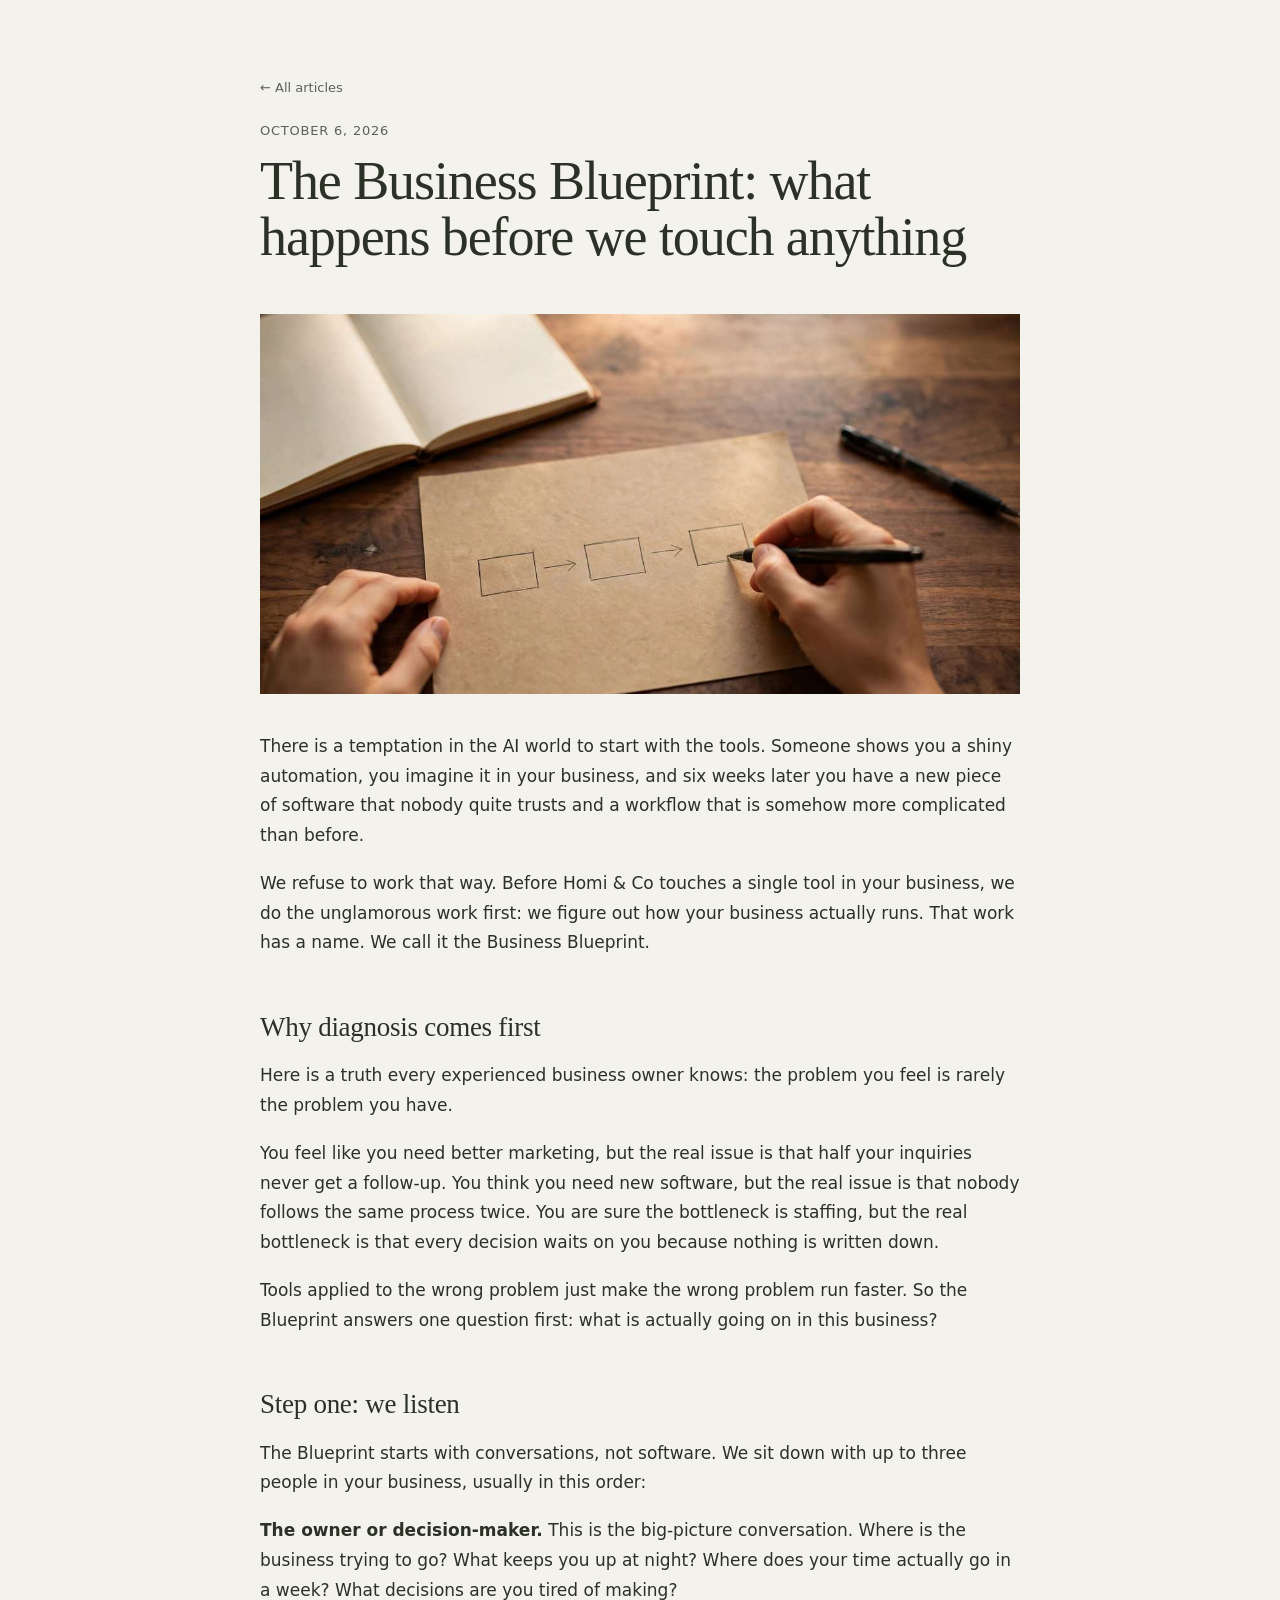
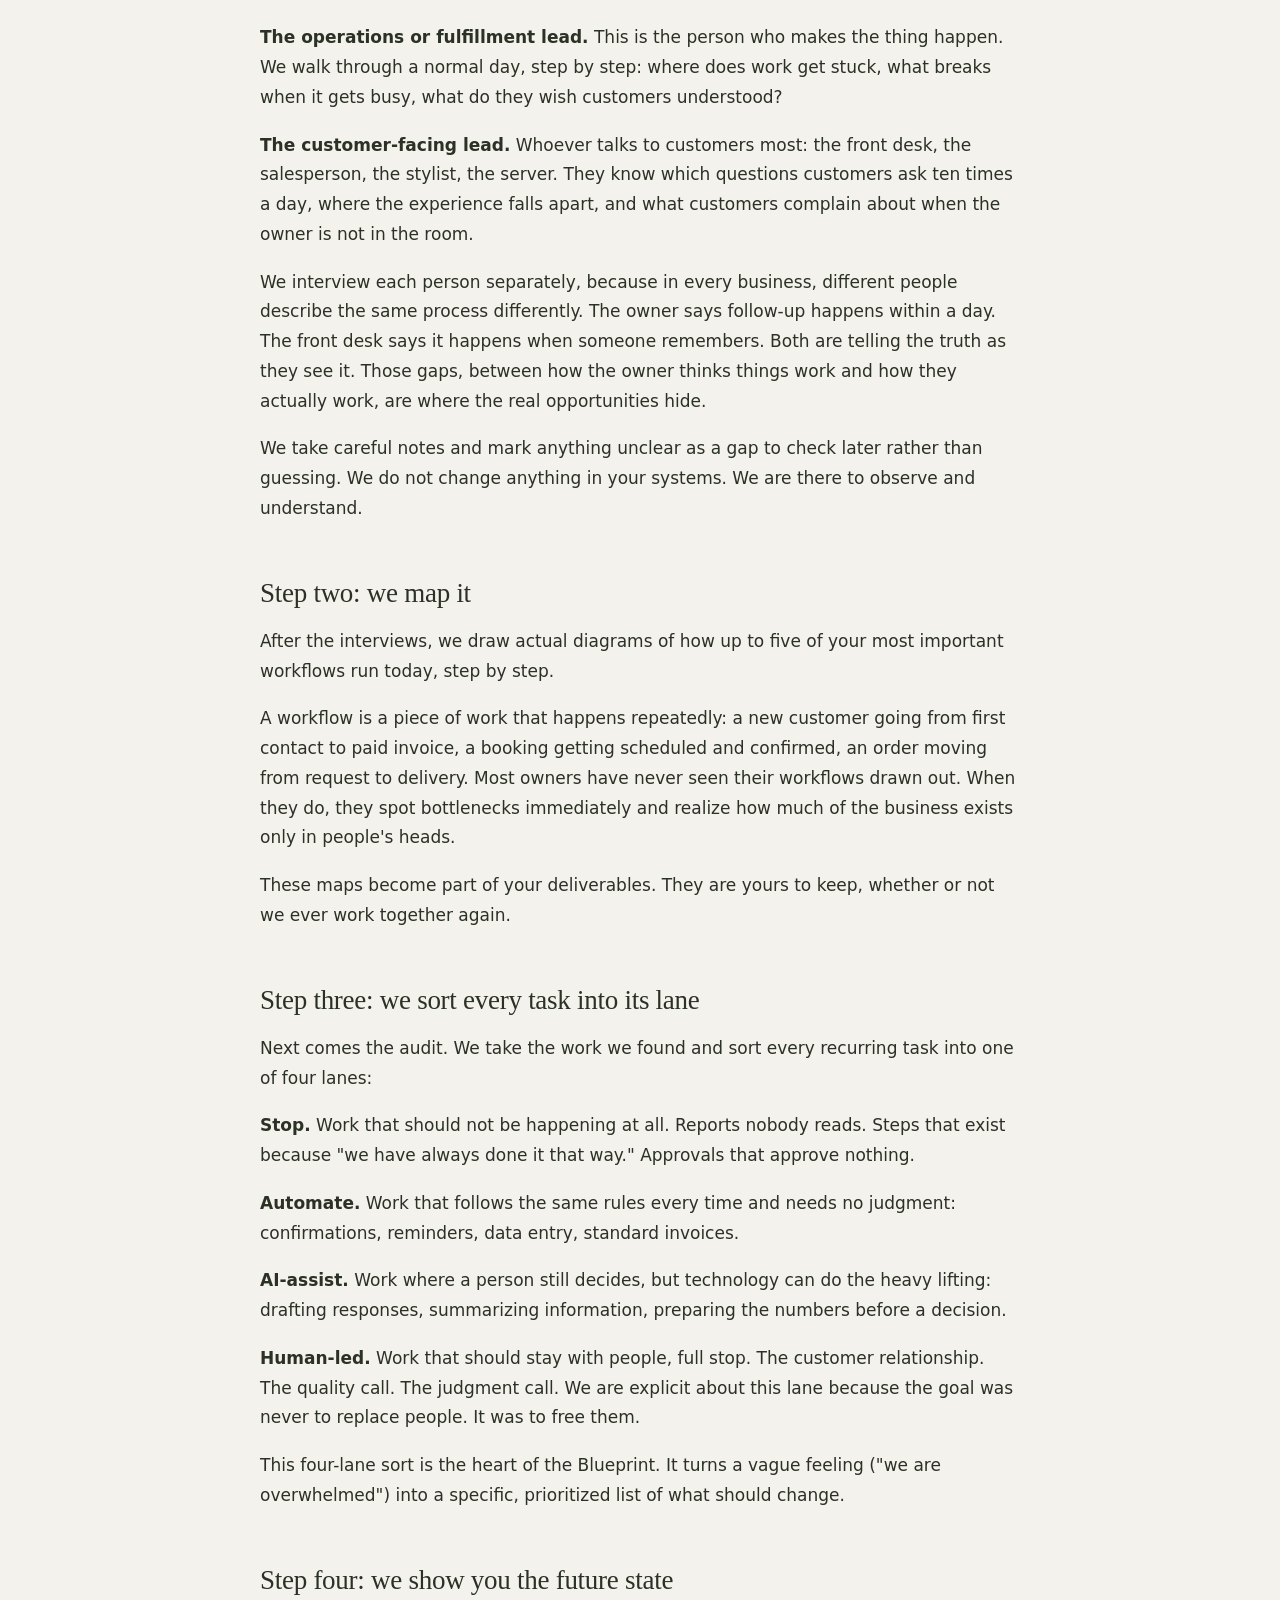
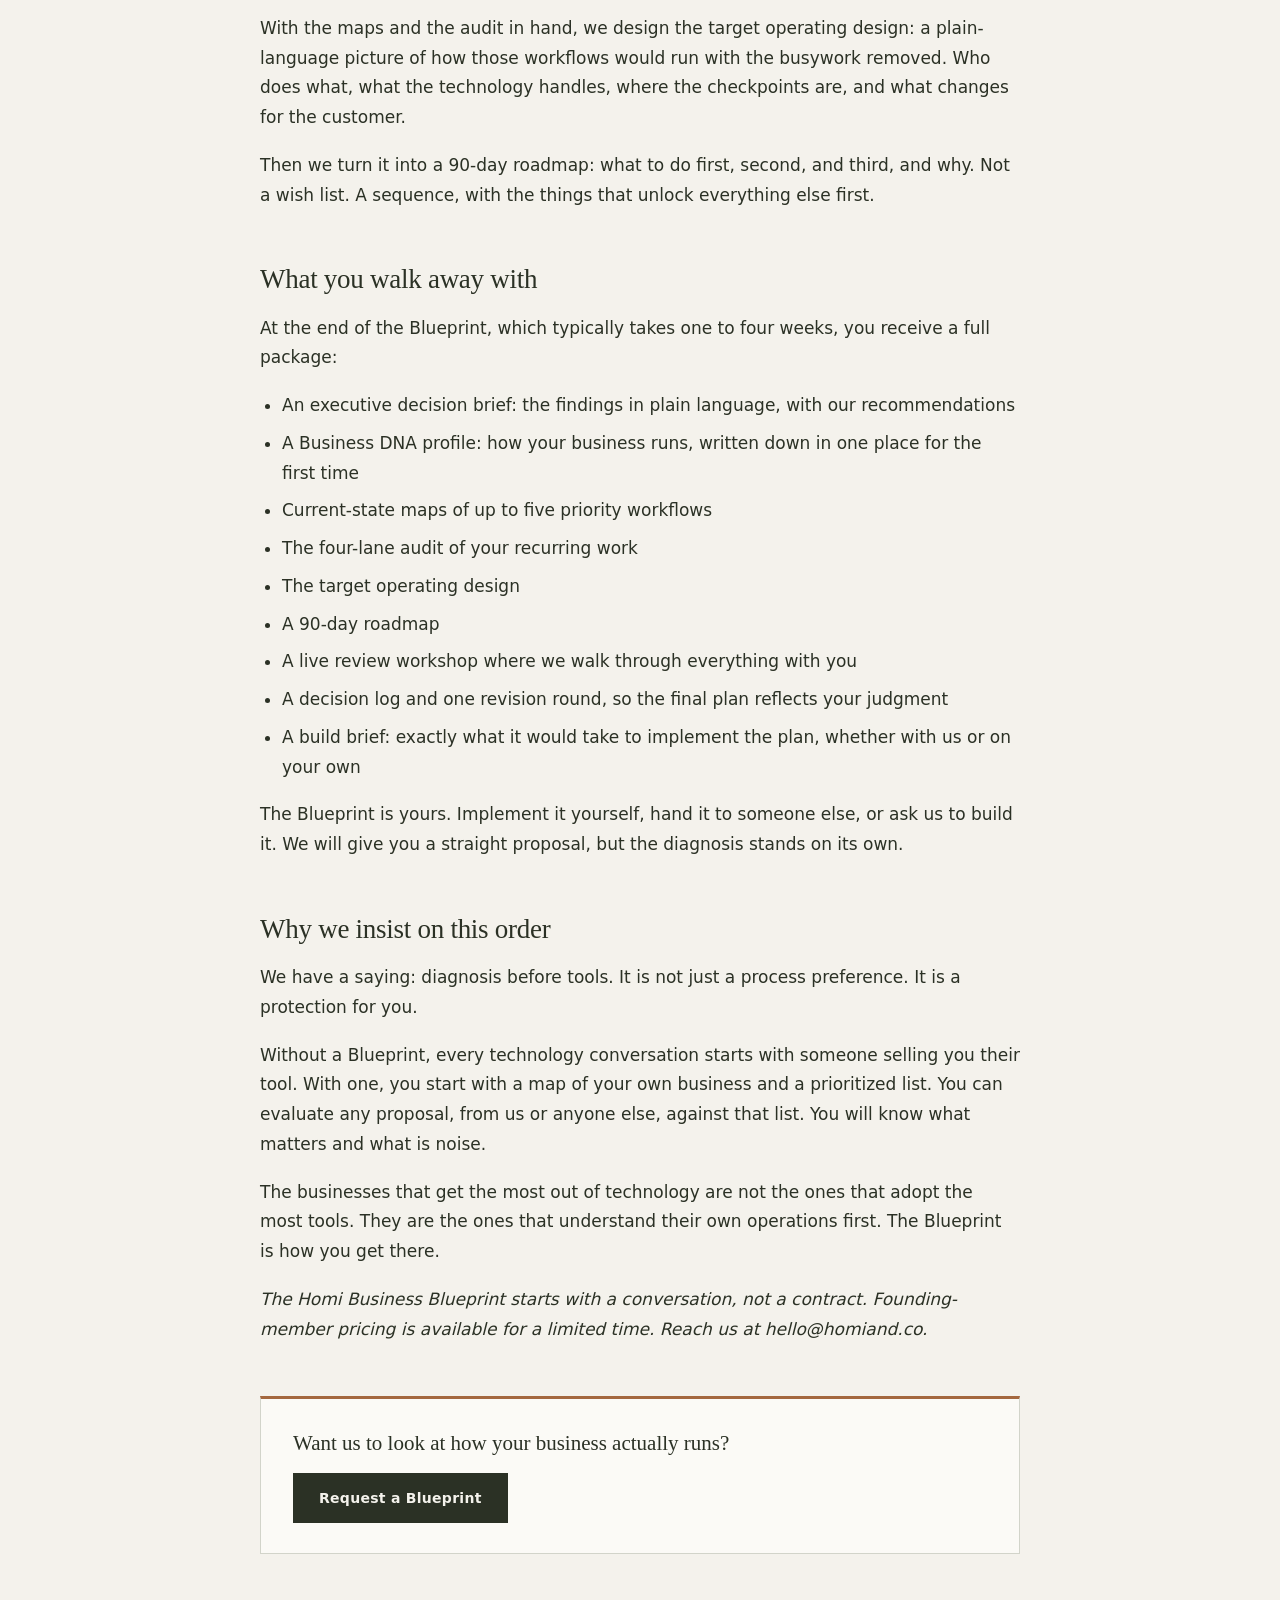
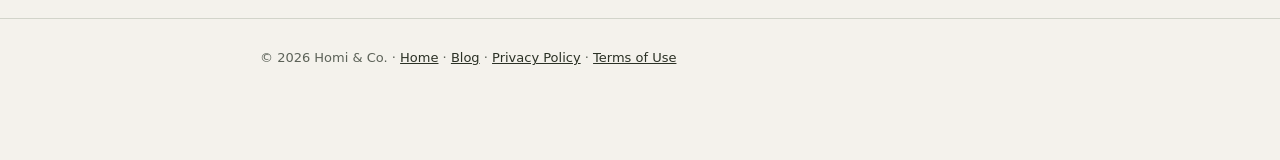
==== homi-blog-business-blueprint.html @ 9206406e "Add files via upload" ====
<!DOCTYPE html>
<html lang="en">
<head>
<meta charset="UTF-8">
<meta name="viewport" content="width=device-width, initial-scale=1.0">
<title>The Homi Business Blueprint: Diagnosis Before Technology · Homi & Co.</title>
<meta name="description" content="The Homi Business Blueprint maps how your business really runs before we touch anything: interviews, workflow maps, and a 90-day plan.">
<style>
  :root {
    --bg: #f4f2ec; --paper: #fbfaf6; --ink: #2b3125; --muted: #5c6258;
    --line: #d2d4ca; --accent: #75855c; --clay: #a4683f;
    --serif: "Newsreader", Georgia, serif; --sans: "Manrope", ui-sans-serif, system-ui, sans-serif;
  }
  * { box-sizing: border-box; }
  body { margin: 0; background: var(--bg); color: var(--ink); font-family: var(--sans); font-size: 17px; line-height: 1.75; }
  .shell { width: min(760px, calc(100% - 40px)); margin: 0 auto; }
  header.page { padding: 72px 0 8px; }
  header.page a.back { font-size: 13px; color: var(--muted); text-decoration: none; }
  header.page a.back:hover { color: var(--accent); }
  .post-date { color: var(--muted); font-size: 13px; letter-spacing: .06em; text-transform: uppercase; margin: 18px 0 0; }
  h1 { font-family: var(--serif); font-weight: 500; letter-spacing: -.02em; font-size: clamp(36px, 5vw, 54px); line-height: 1.05; margin: 10px 0 34px; }
  h2 { font-family: var(--serif); font-weight: 500; font-size: 27px; margin: 46px 0 10px; letter-spacing: -.01em; }
  p { margin: 0 0 18px; }
  ul { padding-left: 22px; margin: 0 0 18px; }
  li { margin-bottom: 8px; }
  a { color: var(--clay); }
  .cta-box { margin: 52px 0 8px; padding: 30px 32px; background: var(--paper); border: 1px solid var(--line); border-top: 3px solid var(--clay); }
  .cta-box p { margin: 0 0 14px; font-family: var(--serif); font-size: 21px; line-height: 1.4; }
  .cta-box a.button { display: inline-block; padding: 13px 26px; background: var(--ink); color: #f4f2ec; text-decoration: none; font-size: 14px; font-weight: 600; letter-spacing: .02em; }
  .cta-box a.button:hover { background: var(--clay); }

  .post-hero { margin: 6px 0 38px; }
  .post-hero img { width: 100%; aspect-ratio: 16 / 8; object-fit: cover; display: block; }
  footer.page { border-top: 1px solid var(--line); margin-top: 64px; padding: 28px 0 72px; color: var(--muted); font-size: 13px; }
  footer.page a { color: var(--ink); }

</style>
</head>
<body>
<header class="page"><div class="shell">
  <a class="back" href="homi-blog.html">← All articles</a>
  <p class="post-date">October 6, 2026</p>
  <h1>The Business Blueprint: what happens before we touch anything</h1>
</div></header>
</div></header>
<main><div class="shell">
<figure class="post-hero"><img src="[data-uri]" alt="Hands sketching a workflow diagram on kraft paper"></figure>
<p>There is a temptation in the AI world to start with the tools. Someone shows you a shiny automation, you imagine it in your business, and six weeks later you have a new piece of software that nobody quite trusts and a workflow that is somehow more complicated than before.</p>
<p>We refuse to work that way. Before Homi & Co touches a single tool in your business, we do the unglamorous work first: we figure out how your business actually runs. That work has a name. We call it the Business Blueprint.</p>
<h2>Why diagnosis comes first</h2>
<p>Here is a truth every experienced business owner knows: the problem you feel is rarely the problem you have.</p>
<p>You feel like you need better marketing, but the real issue is that half your inquiries never get a follow-up. You think you need new software, but the real issue is that nobody follows the same process twice. You are sure the bottleneck is staffing, but the real bottleneck is that every decision waits on you because nothing is written down.</p>
<p>Tools applied to the wrong problem just make the wrong problem run faster. So the Blueprint answers one question first: what is actually going on in this business?</p>
<h2>Step one: we listen</h2>
<p>The Blueprint starts with conversations, not software. We sit down with up to three people in your business, usually in this order:</p>
<p><strong>The owner or decision-maker.</strong> This is the big-picture conversation. Where is the business trying to go? What keeps you up at night? Where does your time actually go in a week? What decisions are you tired of making?</p>
<p><strong>The operations or fulfillment lead.</strong> This is the person who makes the thing happen. We walk through a normal day, step by step: where does work get stuck, what breaks when it gets busy, what do they wish customers understood?</p>
<p><strong>The customer-facing lead.</strong> Whoever talks to customers most: the front desk, the salesperson, the stylist, the server. They know which questions customers ask ten times a day, where the experience falls apart, and what customers complain about when the owner is not in the room.</p>
<p>We interview each person separately, because in every business, different people describe the same process differently. The owner says follow-up happens within a day. The front desk says it happens when someone remembers. Both are telling the truth as they see it. Those gaps, between how the owner thinks things work and how they actually work, are where the real opportunities hide.</p>
<p>We take careful notes and mark anything unclear as a gap to check later rather than guessing. We do not change anything in your systems. We are there to observe and understand.</p>
<h2>Step two: we map it</h2>
<p>After the interviews, we draw actual diagrams of how up to five of your most important workflows run today, step by step.</p>
<p>A workflow is a piece of work that happens repeatedly: a new customer going from first contact to paid invoice, a booking getting scheduled and confirmed, an order moving from request to delivery. Most owners have never seen their workflows drawn out. When they do, they spot bottlenecks immediately and realize how much of the business exists only in people's heads.</p>
<p>These maps become part of your deliverables. They are yours to keep, whether or not we ever work together again.</p>
<h2>Step three: we sort every task into its lane</h2>
<p>Next comes the audit. We take the work we found and sort every recurring task into one of four lanes:</p>
<p><strong>Stop.</strong> Work that should not be happening at all. Reports nobody reads. Steps that exist because "we have always done it that way." Approvals that approve nothing.</p>
<p><strong>Automate.</strong> Work that follows the same rules every time and needs no judgment: confirmations, reminders, data entry, standard invoices.</p>
<p><strong>AI-assist.</strong> Work where a person still decides, but technology can do the heavy lifting: drafting responses, summarizing information, preparing the numbers before a decision.</p>
<p><strong>Human-led.</strong> Work that should stay with people, full stop. The customer relationship. The quality call. The judgment call. We are explicit about this lane because the goal was never to replace people. It was to free them.</p>
<p>This four-lane sort is the heart of the Blueprint. It turns a vague feeling ("we are overwhelmed") into a specific, prioritized list of what should change.</p>
<h2>Step four: we show you the future state</h2>
<p>With the maps and the audit in hand, we design the target operating design: a plain-language picture of how those workflows would run with the busywork removed. Who does what, what the technology handles, where the checkpoints are, and what changes for the customer.</p>
<p>Then we turn it into a 90-day roadmap: what to do first, second, and third, and why. Not a wish list. A sequence, with the things that unlock everything else first.</p>
<h2>What you walk away with</h2>
<p>At the end of the Blueprint, which typically takes one to four weeks, you receive a full package:</p>
<ul>
<li>An executive decision brief: the findings in plain language, with our recommendations</li>
<li>A Business DNA profile: how your business runs, written down in one place for the first time</li>
<li>Current-state maps of up to five priority workflows</li>
<li>The four-lane audit of your recurring work</li>
<li>The target operating design</li>
<li>A 90-day roadmap</li>
<li>A live review workshop where we walk through everything with you</li>
<li>A decision log and one revision round, so the final plan reflects your judgment</li>
<li>A build brief: exactly what it would take to implement the plan, whether with us or on your own</li>
</ul>
<p>The Blueprint is yours. Implement it yourself, hand it to someone else, or ask us to build it. We will give you a straight proposal, but the diagnosis stands on its own.</p>
<h2>Why we insist on this order</h2>
<p>We have a saying: diagnosis before tools. It is not just a process preference. It is a protection for you.</p>
<p>Without a Blueprint, every technology conversation starts with someone selling you their tool. With one, you start with a map of your own business and a prioritized list. You can evaluate any proposal, from us or anyone else, against that list. You will know what matters and what is noise.</p>
<p>The businesses that get the most out of technology are not the ones that adopt the most tools. They are the ones that understand their own operations first. The Blueprint is how you get there.</p>
<p><em>The Homi Business Blueprint starts with a conversation, not a contract. Founding-member pricing is available for a limited time. Reach us at hello@homiand.co.</em></p>
<div class="cta-box">
  <p>Want us to look at how your business actually runs?</p>
  <a class="button" href="index.html#blueprint">Request a Blueprint</a>
</div>
</div></main>
<footer class="page"><div class="shell">
  <p>© 2026 Homi & Co. · <a href="index.html">Home</a> · <a href="homi-blog.html">Blog</a> · <a href="homi-privacy-policy.html">Privacy Policy</a> · <a href="homi-terms-of-use.html">Terms of Use</a></p>
</div></footer>
</body>
</html>
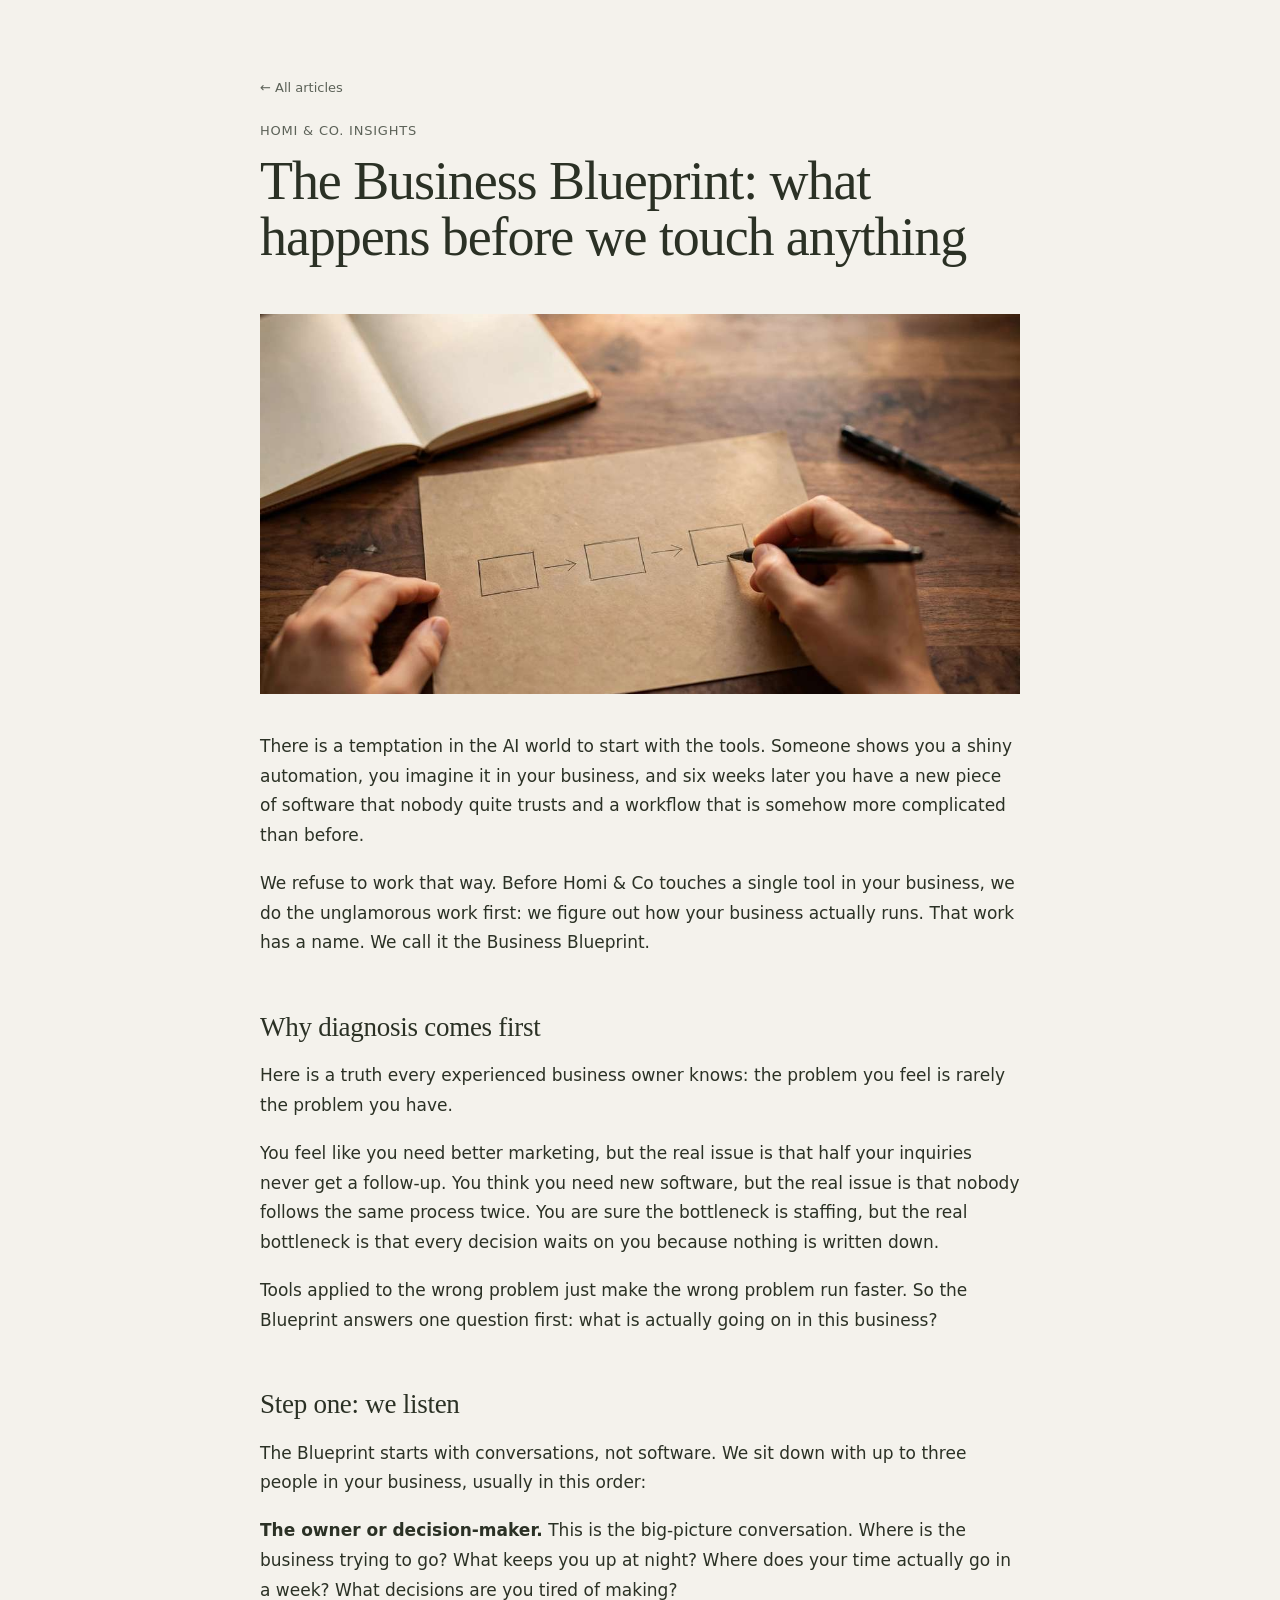
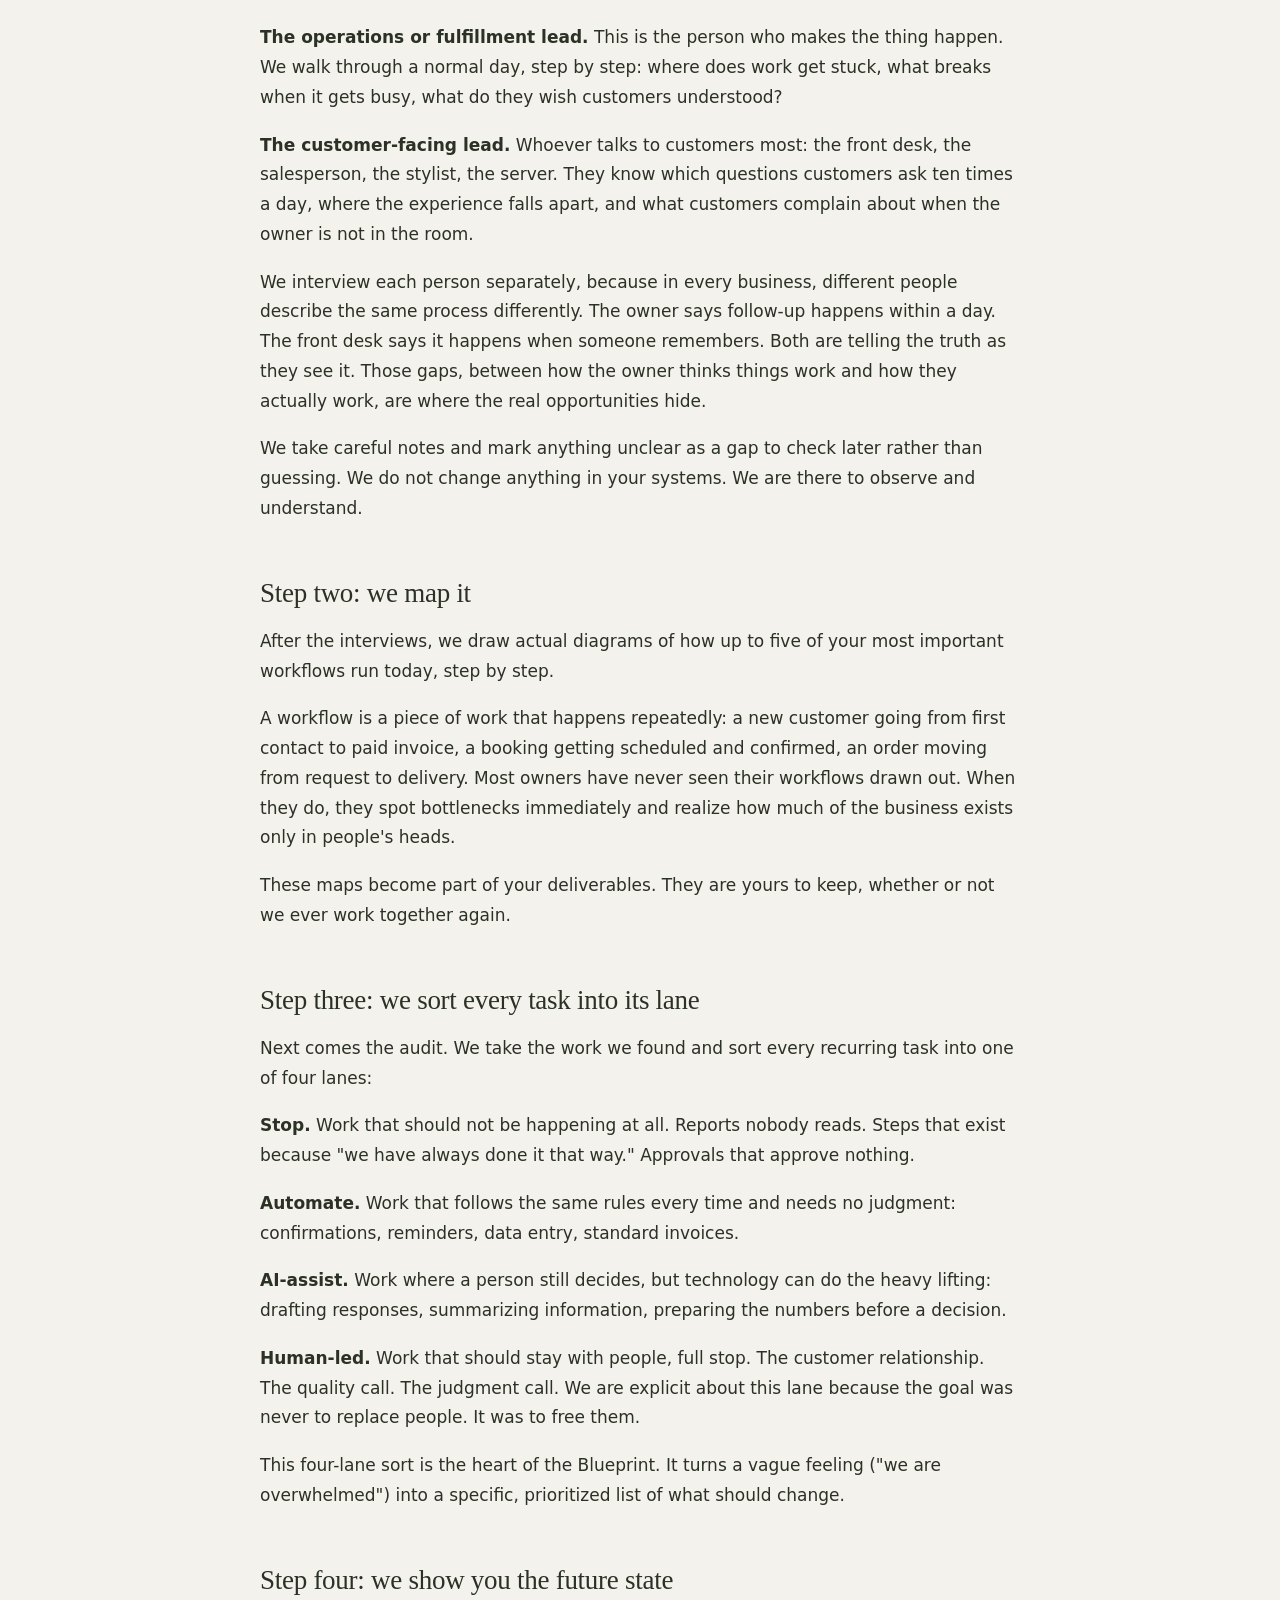
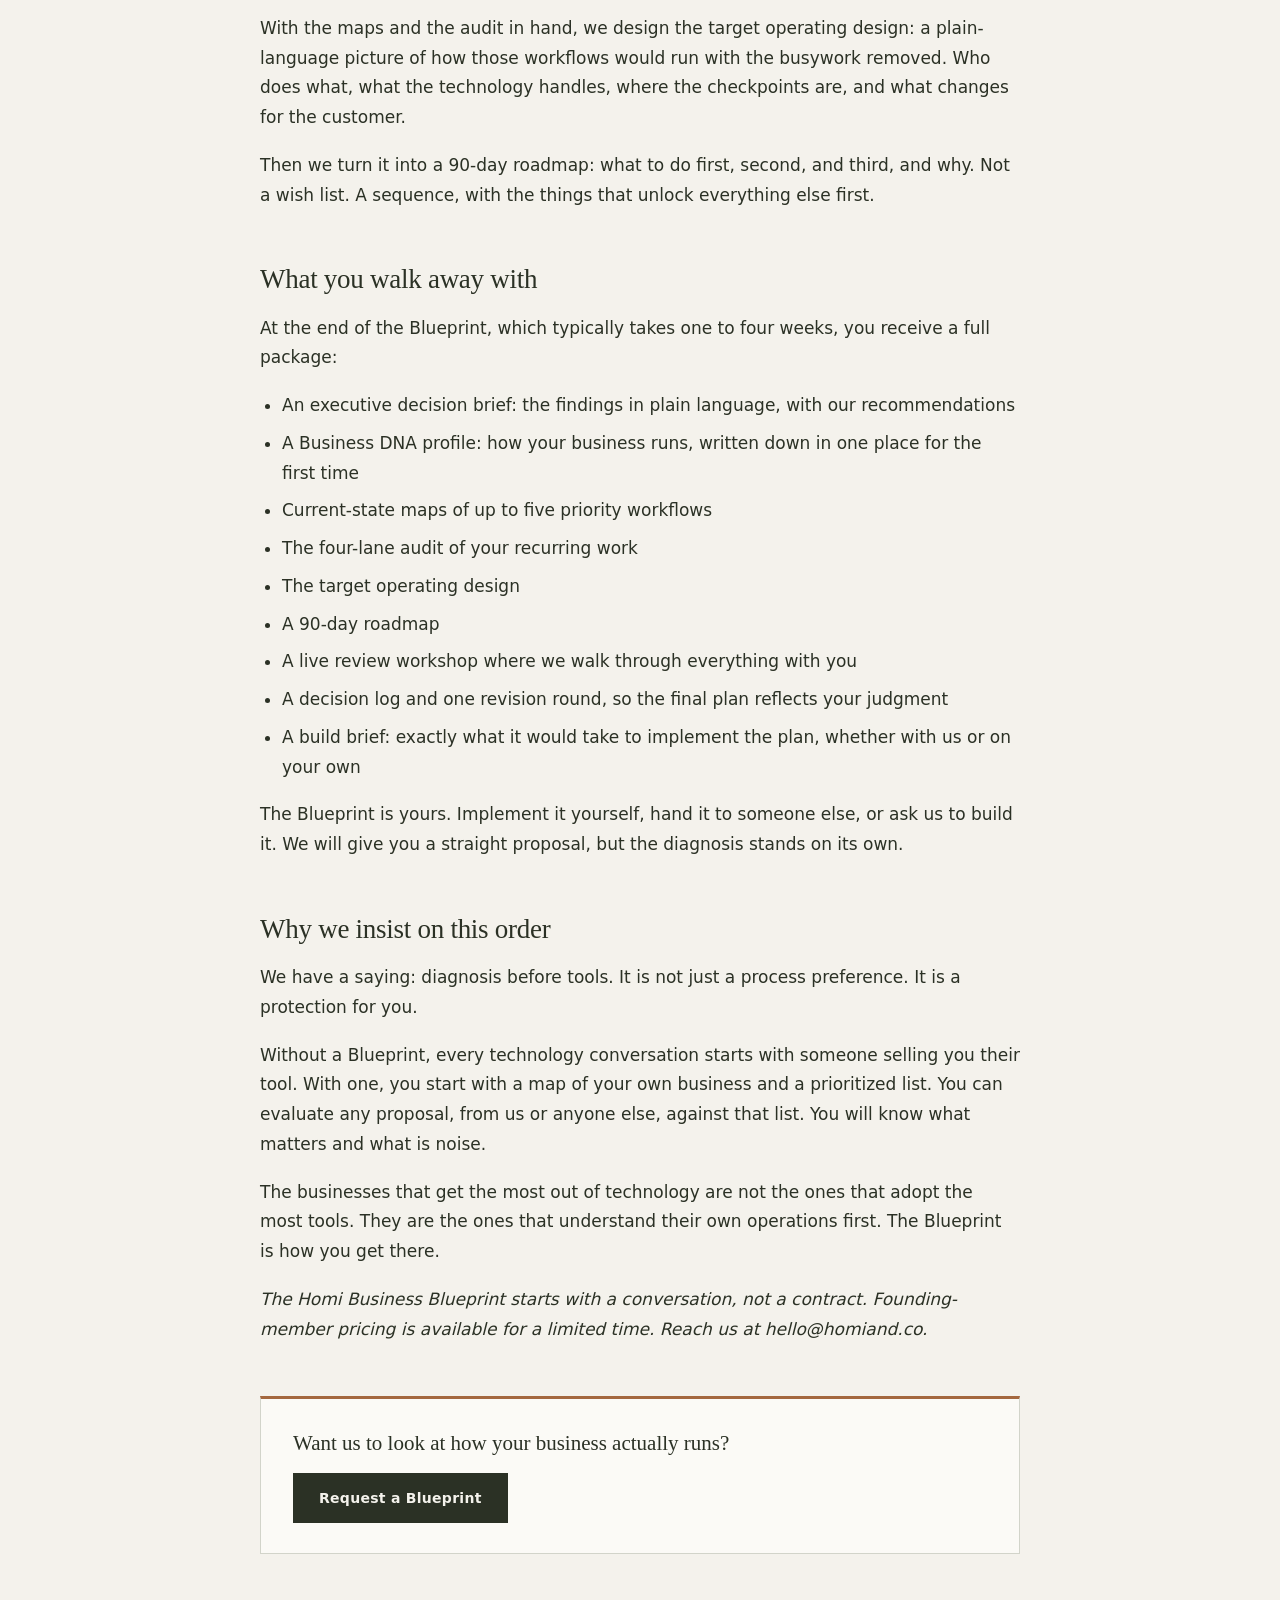
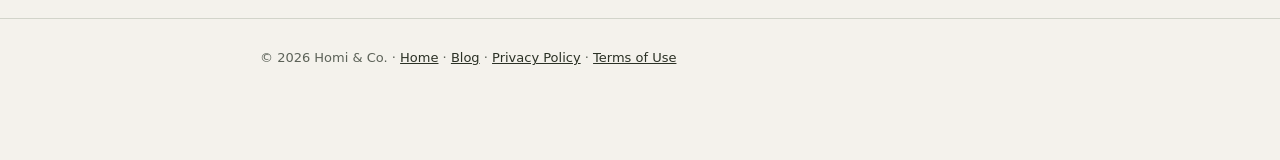
==== commit ced45136: "Siplification by chat" ====
--- a/homi-blog-business-blueprint.html
+++ b/homi-blog-business-blueprint.html
@@ -39,7 +39,7 @@
 <body>
 <header class="page"><div class="shell">
   <a class="back" href="homi-blog.html">← All articles</a>
-  <p class="post-date">October 6, 2026</p>
+  <p class="post-date">Homi & Co. insights</p>
   <h1>The Business Blueprint: what happens before we touch anything</h1>
 </div></header>
 </div></header>
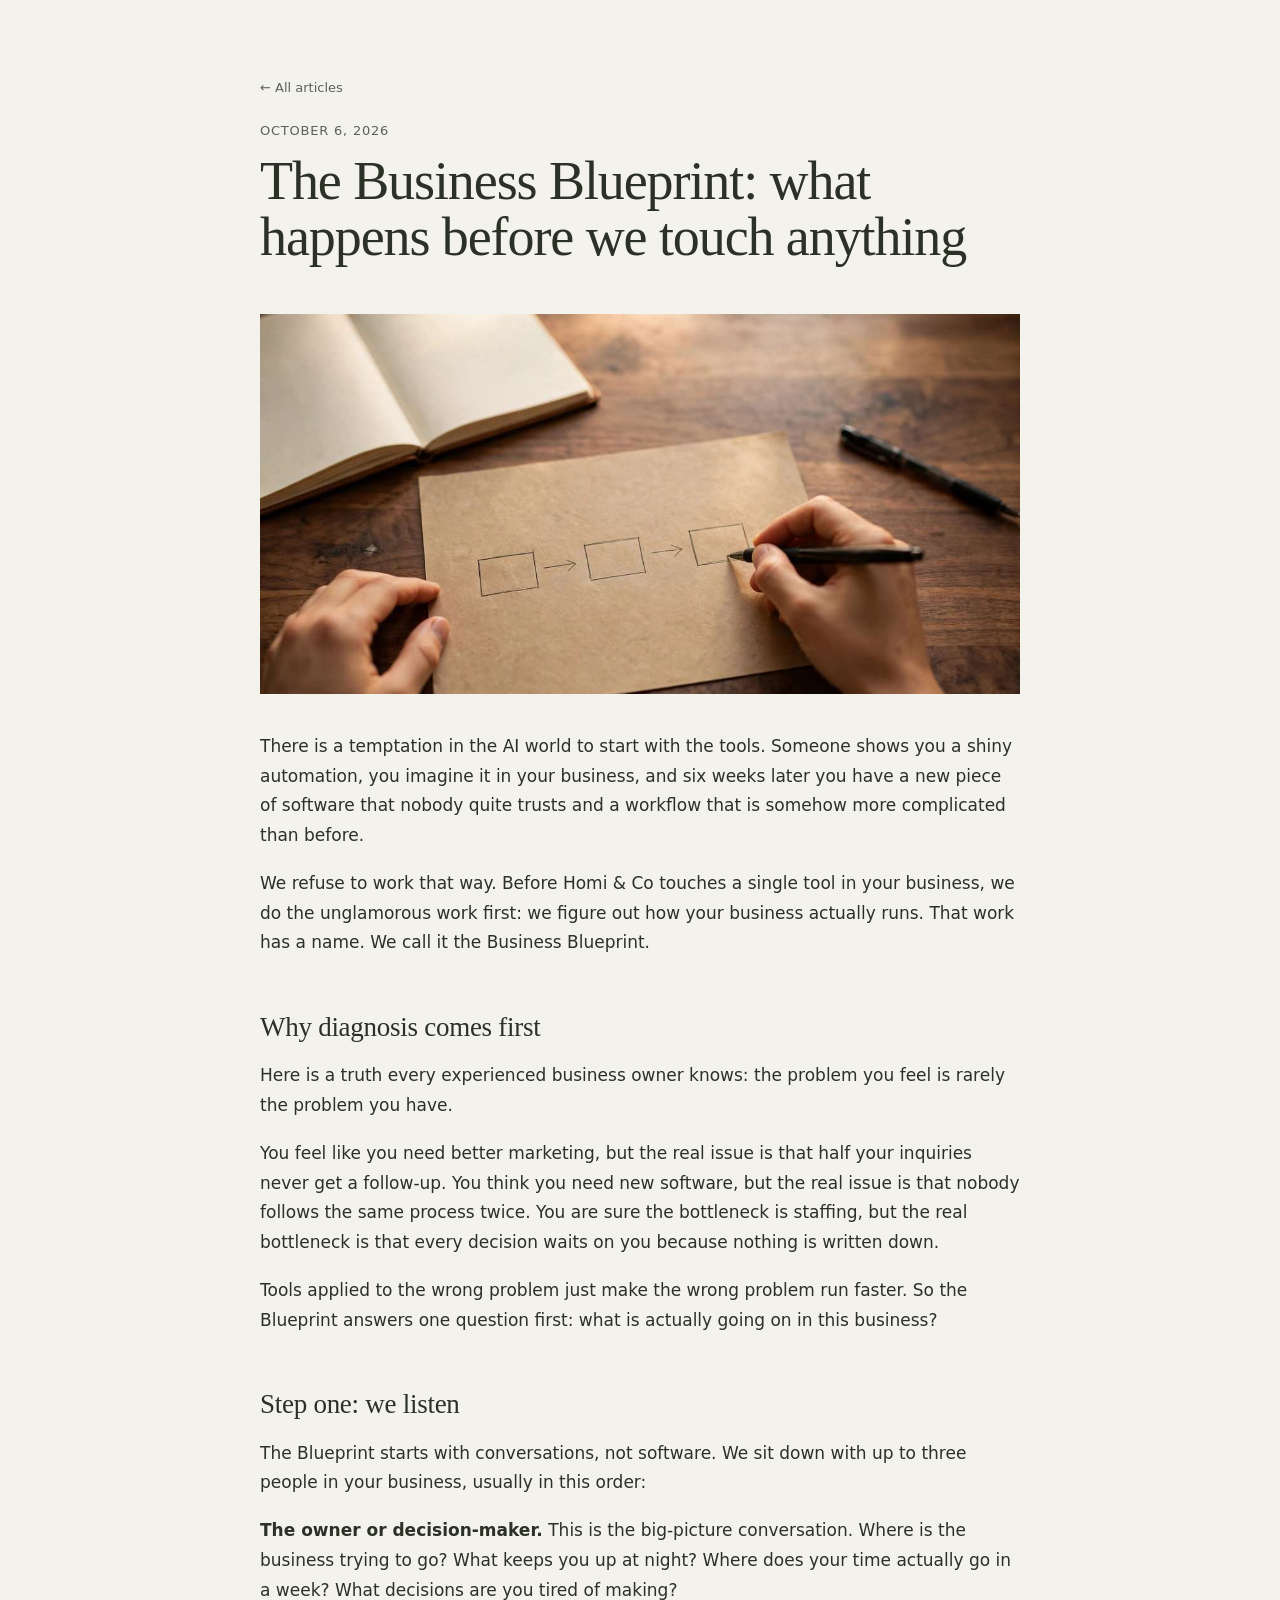
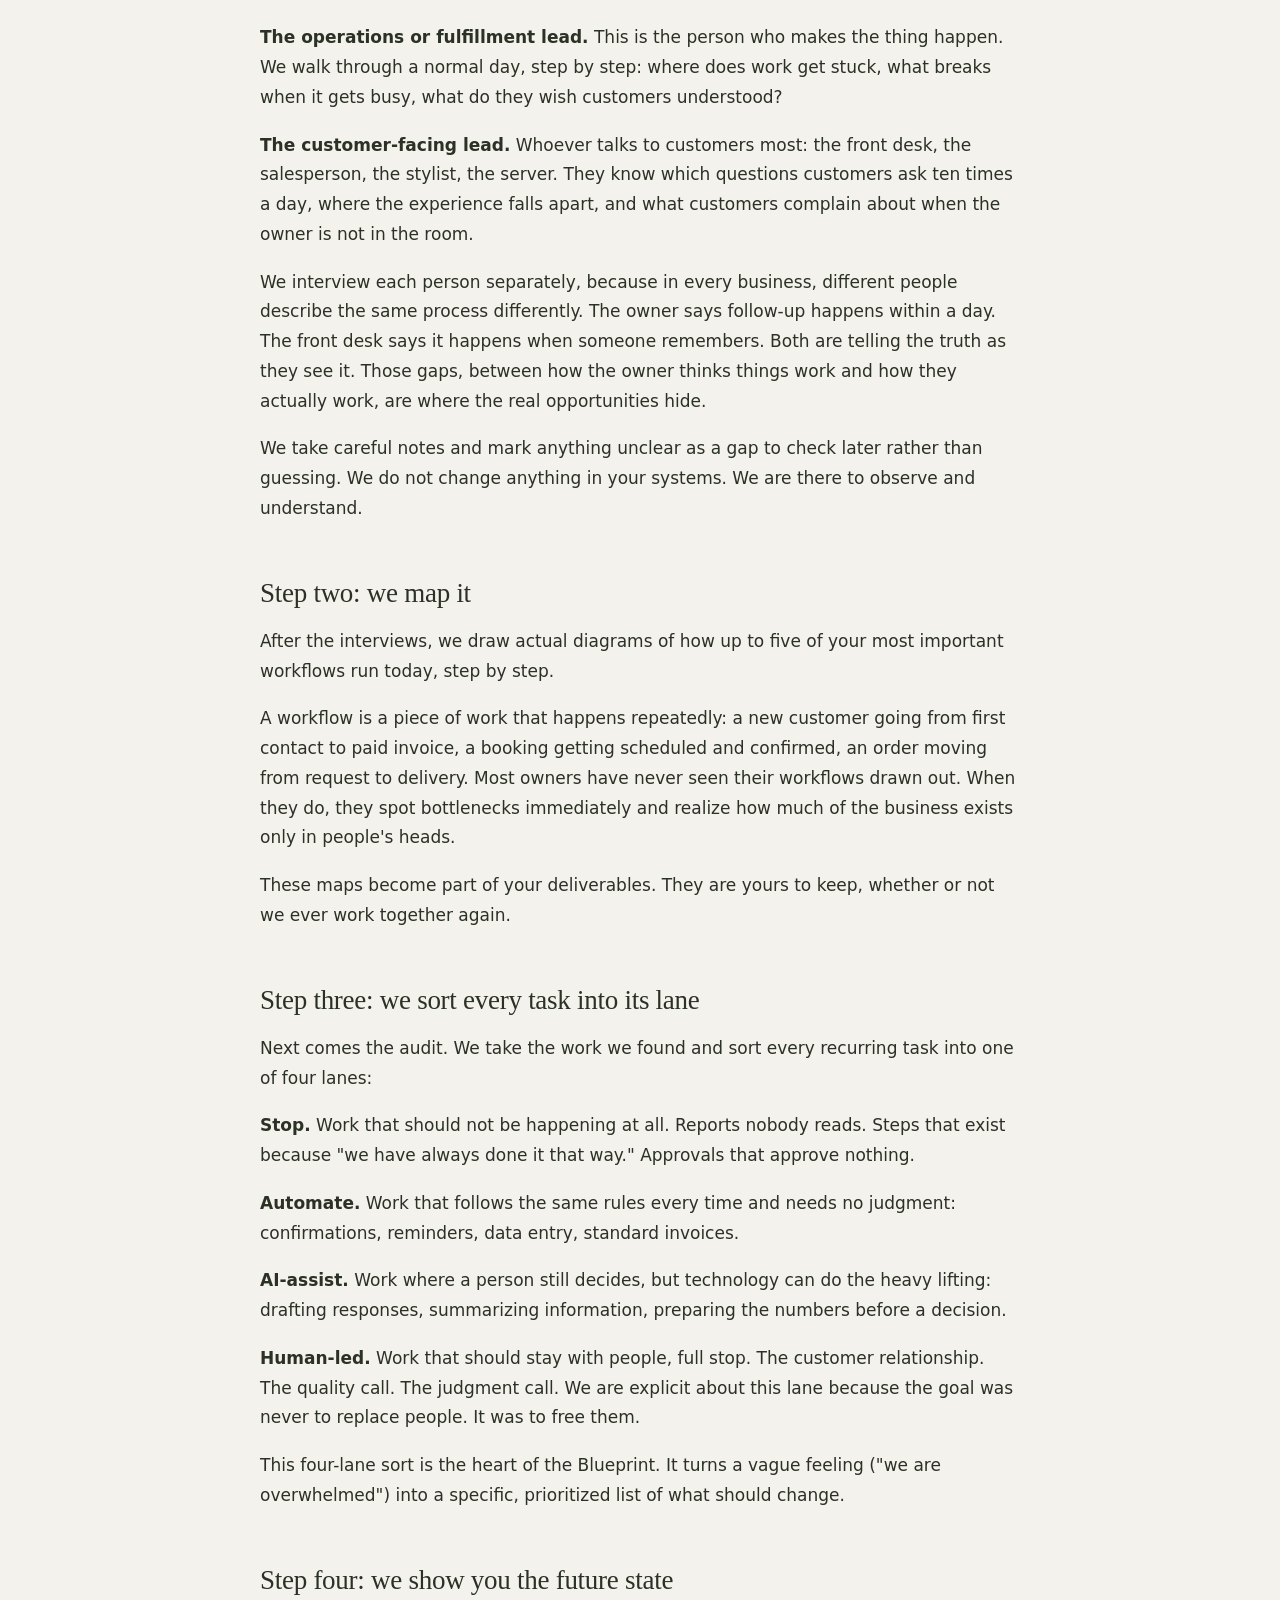
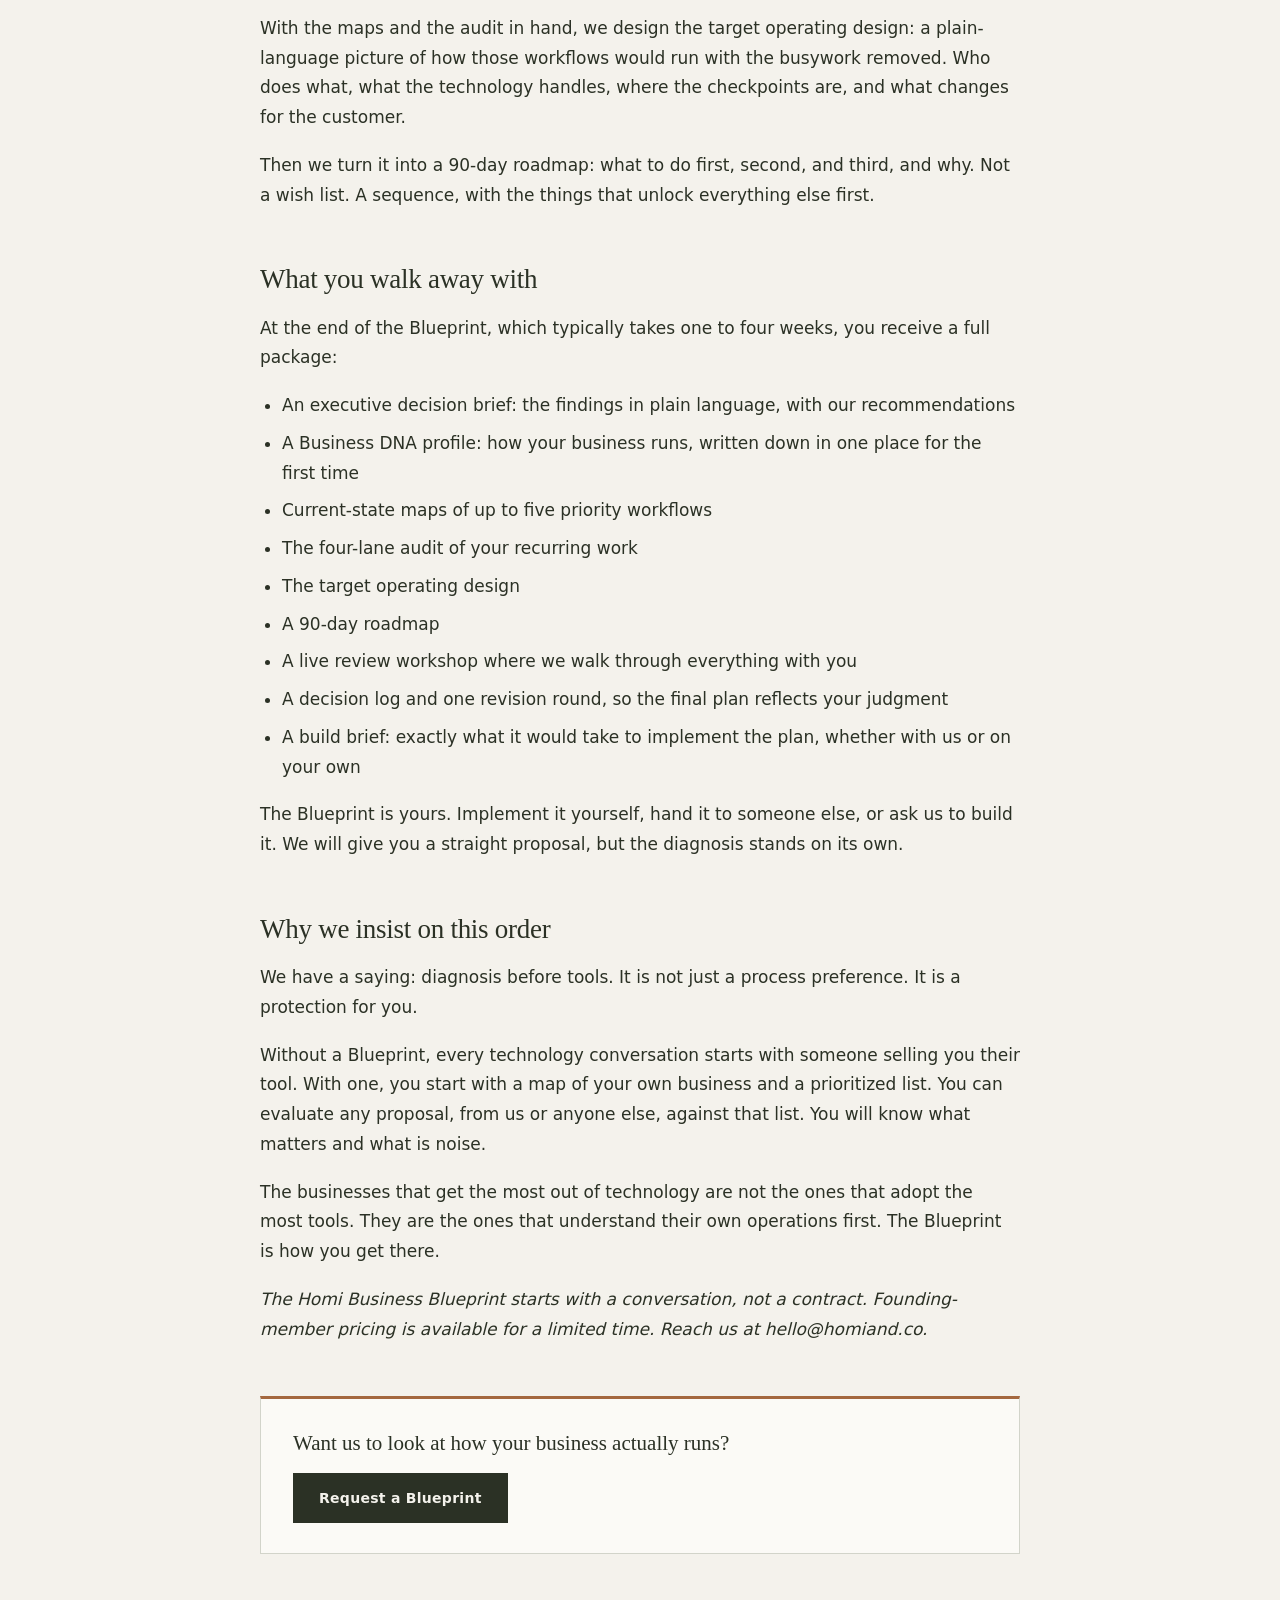
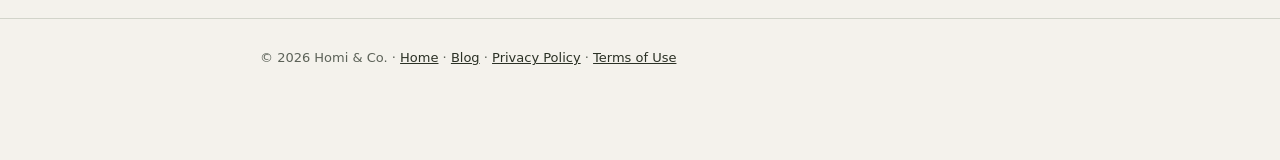
==== commit aa0c2fe9: "Publish blog update 2026-10-06" ====
--- a/homi-blog-business-blueprint.html
+++ b/homi-blog-business-blueprint.html
@@ -39,7 +39,7 @@
 <body>
 <header class="page"><div class="shell">
   <a class="back" href="homi-blog.html">← All articles</a>
-  <p class="post-date">Homi & Co. insights</p>
+  <p class="post-date">October 6, 2026</p>
   <h1>The Business Blueprint: what happens before we touch anything</h1>
 </div></header>
 </div></header>
